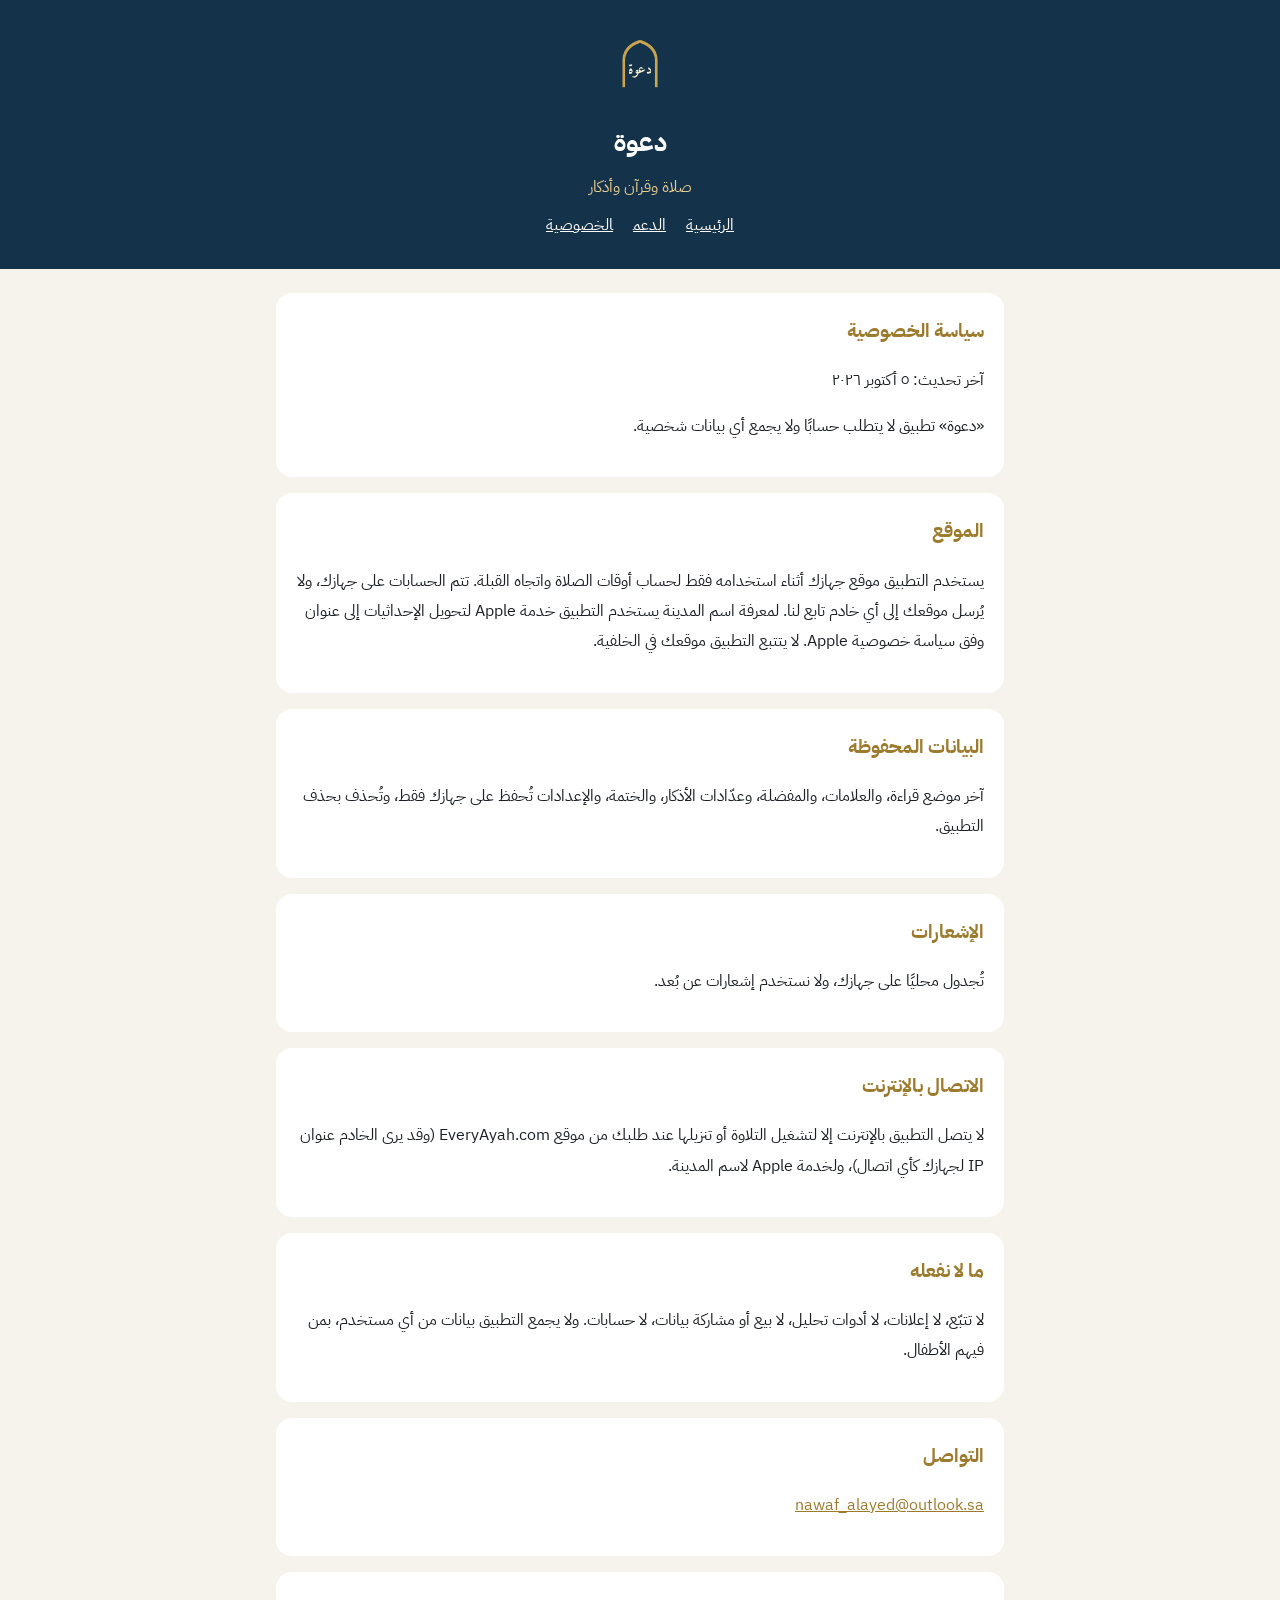
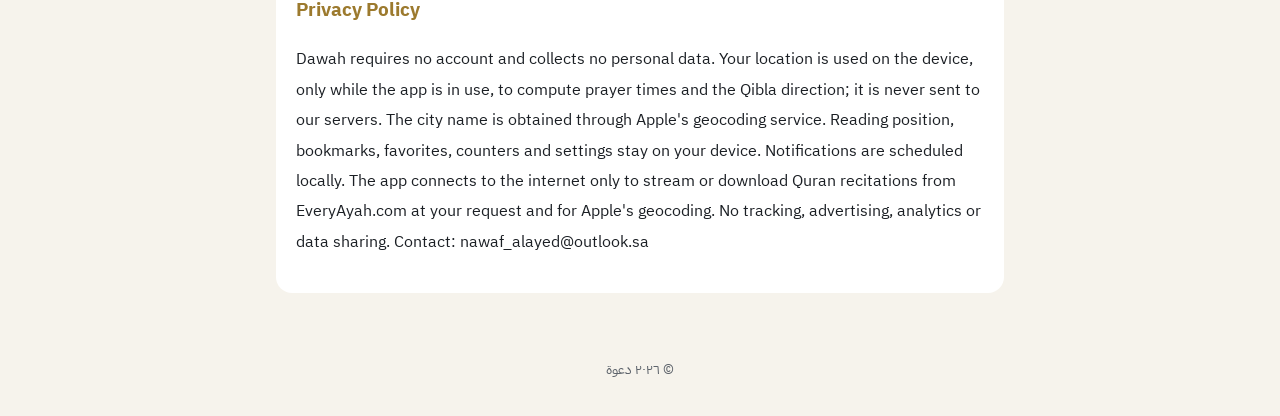
==== privacy.html @ 5109eeba "Dawah site: privacy policy and support" ====
<!doctype html><html lang="ar" dir="rtl"><head><meta charset="utf-8"><meta name="viewport" content="width=device-width,initial-scale=1"><link rel="preconnect" href="https://fonts.googleapis.com"><link href="https://fonts.googleapis.com/css2?family=IBM+Plex+Sans+Arabic:wght@400;600&display=swap" rel="stylesheet"><link rel="stylesheet" href="style.css"><link rel="icon" href="icon.png"><title>سياسة الخصوصية – دعوة</title></head><body><header><img src="icon.png" alt=""><h1>دعوة</h1><p>صلاة وقرآن وأذكار</p><nav><a href="index.html">الرئيسية</a><a href="support.html">الدعم</a><a href="privacy.html">الخصوصية</a></nav></header><main>
<section><h2>سياسة الخصوصية</h2><p>آخر تحديث: ٥ أكتوبر ٢٠٢٦</p><p>«دعوة» تطبيق لا يتطلب حسابًا ولا يجمع أي بيانات شخصية.</p></section>
<section><h2>الموقع</h2><p>يستخدم التطبيق موقع جهازك أثناء استخدامه فقط لحساب أوقات الصلاة واتجاه القبلة. تتم الحسابات على جهازك، ولا يُرسل موقعك إلى أي خادم تابع لنا. لمعرفة اسم المدينة يستخدم التطبيق خدمة Apple لتحويل الإحداثيات إلى عنوان وفق سياسة خصوصية Apple. لا يتتبع التطبيق موقعك في الخلفية.</p></section>
<section><h2>البيانات المحفوظة</h2><p>آخر موضع قراءة، والعلامات، والمفضلة، وعدّادات الأذكار، والختمة، والإعدادات تُحفظ على جهازك فقط، وتُحذف بحذف التطبيق.</p></section>
<section><h2>الإشعارات</h2><p>تُجدول محليًا على جهازك، ولا نستخدم إشعارات عن بُعد.</p></section>
<section><h2>الاتصال بالإنترنت</h2><p>لا يتصل التطبيق بالإنترنت إلا لتشغيل التلاوة أو تنزيلها عند طلبك من موقع EveryAyah.com (وقد يرى الخادم عنوان IP لجهازك كأي اتصال)، ولخدمة Apple لاسم المدينة.</p></section>
<section><h2>ما لا نفعله</h2><p>لا تتبّع، لا إعلانات، لا أدوات تحليل، لا بيع أو مشاركة بيانات، لا حسابات. ولا يجمع التطبيق بيانات من أي مستخدم، بمن فيهم الأطفال.</p></section>
<section><h2>التواصل</h2><p><a href="mailto:nawaf_alayed@outlook.sa">nawaf_alayed@outlook.sa</a></p></section>
<section class="en"><h2>Privacy Policy</h2><p>Dawah requires no account and collects no personal data. Your location is used on the device, only while the app is in use, to compute prayer times and the Qibla direction; it is never sent to our servers. The city name is obtained through Apple's geocoding service. Reading position, bookmarks, favorites, counters and settings stay on your device. Notifications are scheduled locally. The app connects to the internet only to stream or download Quran recitations from EveryAyah.com at your request and for Apple's geocoding. No tracking, advertising, analytics or data sharing. Contact: nawaf_alayed@outlook.sa</p></section>
</main><footer>© ٢٠٢٦ دعوة</footer></body></html>
---- style.css ----
:root{--navy:#14324A;--gold:#9C7A2E;--bg:#F6F3EC;--card:#fff;--text:#1B1F24;--muted:#5d636b}
@media (prefers-color-scheme:dark){:root{--bg:#0D1116;--card:#171D24;--text:#F2EFE8;--muted:#9AA1AA;--gold:#D4B266}}
*{box-sizing:border-box}
body{margin:0;background:var(--bg);color:var(--text);font-family:"IBM Plex Sans Arabic",-apple-system,"SF Arabic",Tahoma,sans-serif;line-height:1.9}
header{background:var(--navy);color:#fff;padding:28px 16px;text-align:center}
header img{width:72px;height:72px;border-radius:16px}
header h1{margin:8px 0 0;font-size:26px}
header p{margin:4px 0 0;color:#E6CC8F}
main{max-width:760px;margin:0 auto;padding:24px 16px 48px}
section{background:var(--card);border-radius:16px;padding:20px;margin-bottom:16px}
h2{color:var(--gold);font-size:19px;margin:0 0 8px}
a{color:var(--gold)}
nav{text-align:center;margin-top:8px}
nav a{color:#fff;margin:0 10px}
.en{direction:ltr;text-align:left}
footer{text-align:center;color:var(--muted);font-size:14px;padding-bottom:32px}
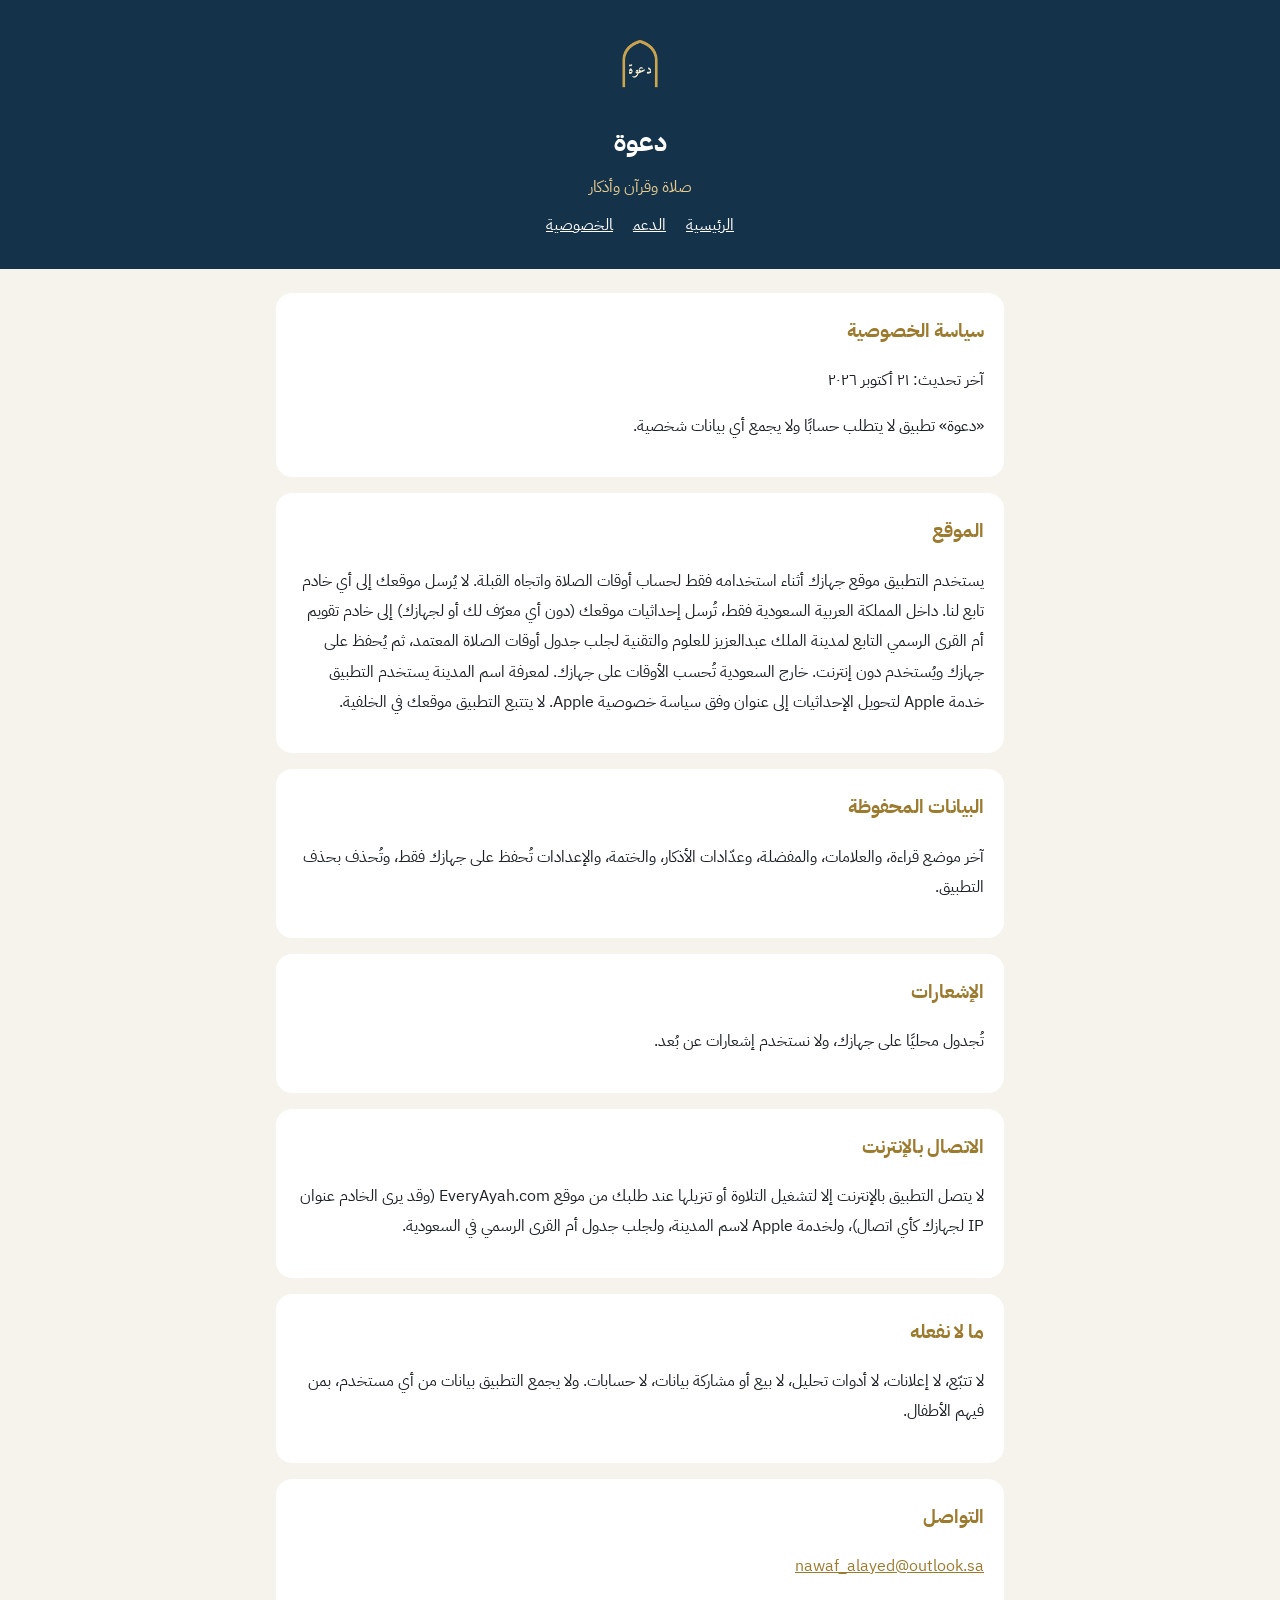
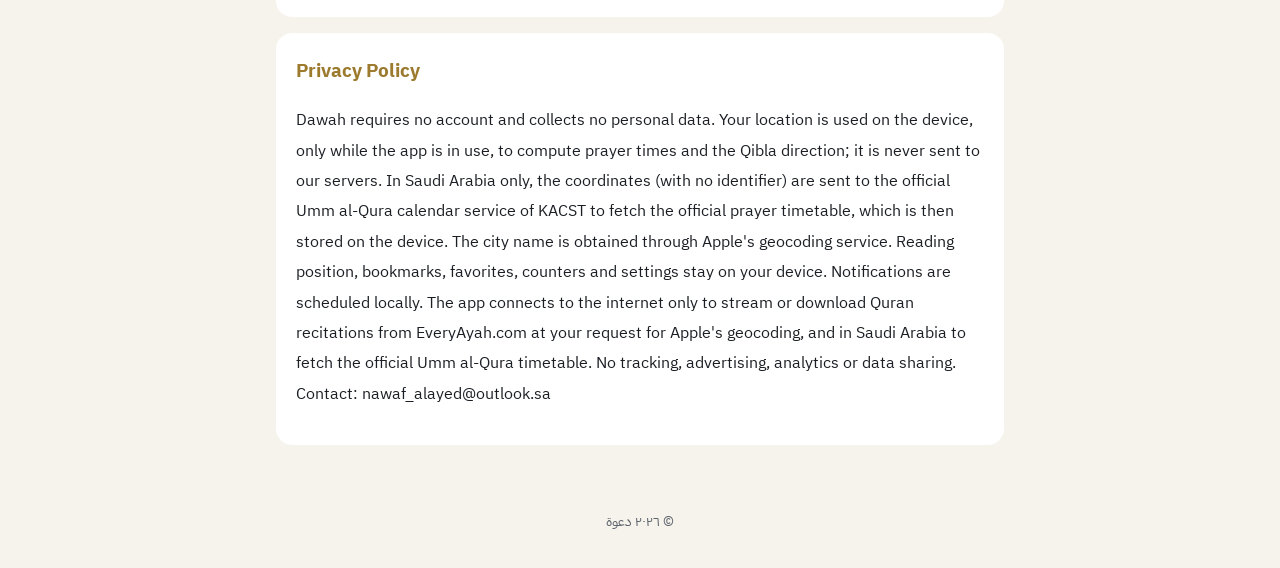
==== commit a409d6a7: "Privacy: official Umm al-Qura timetable fetch in Saudi Arabia Co-Authored-By: Claude Opus 5.5 <norep" ====
--- a/privacy.html
+++ b/privacy.html
@@ -1,10 +1,10 @@
 <!doctype html><html lang="ar" dir="rtl"><head><meta charset="utf-8"><meta name="viewport" content="width=device-width,initial-scale=1"><link rel="preconnect" href="https://fonts.googleapis.com"><link href="https://fonts.googleapis.com/css2?family=IBM+Plex+Sans+Arabic:wght@400;600&display=swap" rel="stylesheet"><link rel="stylesheet" href="style.css"><link rel="icon" href="icon.png"><title>سياسة الخصوصية – دعوة</title></head><body><header><img src="icon.png" alt=""><h1>دعوة</h1><p>صلاة وقرآن وأذكار</p><nav><a href="index.html">الرئيسية</a><a href="support.html">الدعم</a><a href="privacy.html">الخصوصية</a></nav></header><main>
-<section><h2>سياسة الخصوصية</h2><p>آخر تحديث: ٥ أكتوبر ٢٠٢٦</p><p>«دعوة» تطبيق لا يتطلب حسابًا ولا يجمع أي بيانات شخصية.</p></section>
-<section><h2>الموقع</h2><p>يستخدم التطبيق موقع جهازك أثناء استخدامه فقط لحساب أوقات الصلاة واتجاه القبلة. تتم الحسابات على جهازك، ولا يُرسل موقعك إلى أي خادم تابع لنا. لمعرفة اسم المدينة يستخدم التطبيق خدمة Apple لتحويل الإحداثيات إلى عنوان وفق سياسة خصوصية Apple. لا يتتبع التطبيق موقعك في الخلفية.</p></section>
+<section><h2>سياسة الخصوصية</h2><p>آخر تحديث: ٢١ أكتوبر ٢٠٢٦</p><p>«دعوة» تطبيق لا يتطلب حسابًا ولا يجمع أي بيانات شخصية.</p></section>
+<section><h2>الموقع</h2><p>يستخدم التطبيق موقع جهازك أثناء استخدامه فقط لحساب أوقات الصلاة واتجاه القبلة. لا يُرسل موقعك إلى أي خادم تابع لنا. داخل المملكة العربية السعودية فقط، تُرسل إحداثيات موقعك (دون أي معرّف لك أو لجهازك) إلى خادم تقويم أم القرى الرسمي التابع لمدينة الملك عبدالعزيز للعلوم والتقنية لجلب جدول أوقات الصلاة المعتمد، ثم يُحفظ على جهازك ويُستخدم دون إنترنت. خارج السعودية تُحسب الأوقات على جهازك. لمعرفة اسم المدينة يستخدم التطبيق خدمة Apple لتحويل الإحداثيات إلى عنوان وفق سياسة خصوصية Apple. لا يتتبع التطبيق موقعك في الخلفية.</p></section>
 <section><h2>البيانات المحفوظة</h2><p>آخر موضع قراءة، والعلامات، والمفضلة، وعدّادات الأذكار، والختمة، والإعدادات تُحفظ على جهازك فقط، وتُحذف بحذف التطبيق.</p></section>
 <section><h2>الإشعارات</h2><p>تُجدول محليًا على جهازك، ولا نستخدم إشعارات عن بُعد.</p></section>
-<section><h2>الاتصال بالإنترنت</h2><p>لا يتصل التطبيق بالإنترنت إلا لتشغيل التلاوة أو تنزيلها عند طلبك من موقع EveryAyah.com (وقد يرى الخادم عنوان IP لجهازك كأي اتصال)، ولخدمة Apple لاسم المدينة.</p></section>
+<section><h2>الاتصال بالإنترنت</h2><p>لا يتصل التطبيق بالإنترنت إلا لتشغيل التلاوة أو تنزيلها عند طلبك من موقع EveryAyah.com (وقد يرى الخادم عنوان IP لجهازك كأي اتصال)، ولخدمة Apple لاسم المدينة، ولجلب جدول أم القرى الرسمي في السعودية.</p></section>
 <section><h2>ما لا نفعله</h2><p>لا تتبّع، لا إعلانات، لا أدوات تحليل، لا بيع أو مشاركة بيانات، لا حسابات. ولا يجمع التطبيق بيانات من أي مستخدم، بمن فيهم الأطفال.</p></section>
 <section><h2>التواصل</h2><p><a href="mailto:nawaf_alayed@outlook.sa">nawaf_alayed@outlook.sa</a></p></section>
-<section class="en"><h2>Privacy Policy</h2><p>Dawah requires no account and collects no personal data. Your location is used on the device, only while the app is in use, to compute prayer times and the Qibla direction; it is never sent to our servers. The city name is obtained through Apple's geocoding service. Reading position, bookmarks, favorites, counters and settings stay on your device. Notifications are scheduled locally. The app connects to the internet only to stream or download Quran recitations from EveryAyah.com at your request and for Apple's geocoding. No tracking, advertising, analytics or data sharing. Contact: nawaf_alayed@outlook.sa</p></section>
+<section class="en"><h2>Privacy Policy</h2><p>Dawah requires no account and collects no personal data. Your location is used on the device, only while the app is in use, to compute prayer times and the Qibla direction; it is never sent to our servers. In Saudi Arabia only, the coordinates (with no identifier) are sent to the official Umm al-Qura calendar service of KACST to fetch the official prayer timetable, which is then stored on the device. The city name is obtained through Apple's geocoding service. Reading position, bookmarks, favorites, counters and settings stay on your device. Notifications are scheduled locally. The app connects to the internet only to stream or download Quran recitations from EveryAyah.com at your request for Apple's geocoding, and in Saudi Arabia to fetch the official Umm al-Qura timetable. No tracking, advertising, analytics or data sharing. Contact: nawaf_alayed@outlook.sa</p></section>
 </main><footer>© ٢٠٢٦ دعوة</footer></body></html>
